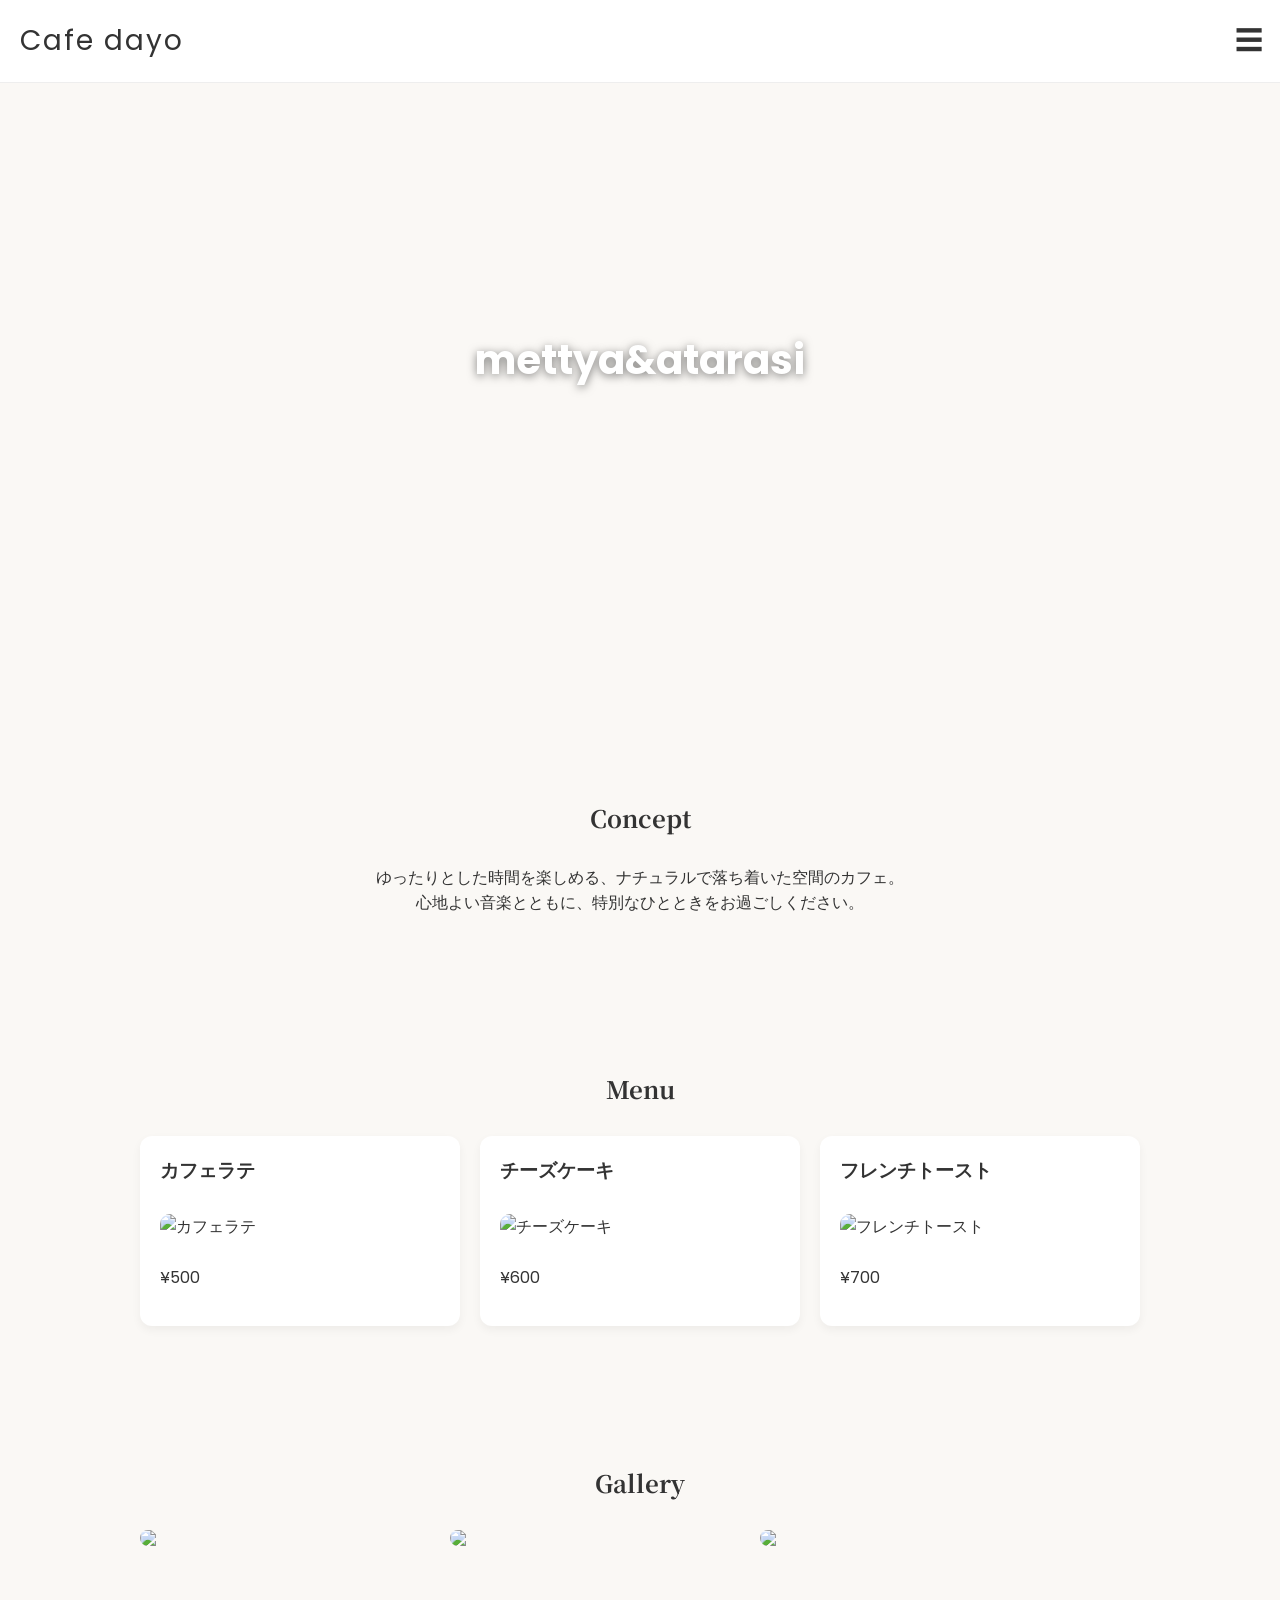
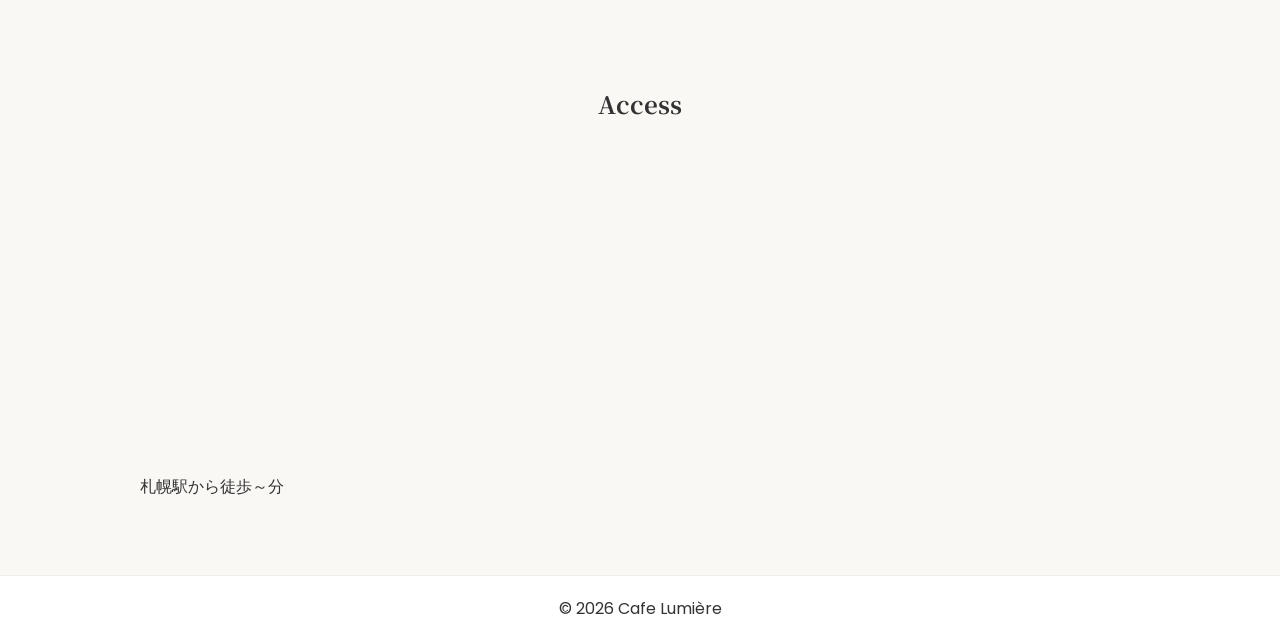
==== index.html @ ad6695e0 "Add files via upload" ====
<!DOCTYPE html>
<html lang="ja">
<head>
  <meta charset="UTF-8">
  <meta name="viewport" content="width=device-width, initial-scale=1.0">
  <title>Cafe dayo</title>

  <!-- Google Fonts -->
  <link href="https://fonts.googleapis.com/css2?family=Noto+Serif+JP&family=Poppins:wght@300;500&display=swap" rel="stylesheet">
<link rel="stylesheet" href="style.css">
</head>

<body>
<header>
 <div class="header-inner">
    <div class="logo">Cafe dayo</div>

    <!-- ハンバーガーボタン -->
    <div class="menu-btn" id="menu-btn">
      ☰
    </div>
  </div>

  <!-- メニュー -->
 <nav class="nav" id="nav">
  <a href="index.html">TOP</a>
  <a href="about.html">店舗について</a>
  <a href="menu.html">メニュー</a>
  <a href="accese.html">アクセス</a>
  <a href="contact.html">お問い合わせ</a>
</nav>
<script>
const btn = document.getElementById("menu-btn");
const nav = document.getElementById("nav");

btn.addEventListener("click", () => {
  nav.classList.toggle("active");
});
</script>
</header>

<div class="hero">
  mettya&atarasi
</div>

<section>
  <h2>Concept</h2>
  <p style="text-align:center;">
    ゆったりとした時間を楽しめる、ナチュラルで落ち着いた空間のカフェ。<br>
    心地よい音楽とともに、特別なひとときをお過ごしください。
  </p>
</section>

<section>
  <h2>Menu</h2>
  <div class="menu">
    <div class="menu-item">
      <h3>カフェラテ</h3>
    <img src="image/caferate.jpeg" alt="カフェラテ">
      <p>¥500</p>
    </div>
    <div class="menu-item">
      <h3>チーズケーキ</h3>
      <img src="image/cheesecake.jpeg" alt="チーズケーキ">
      <p>¥600</p>
    </div>
    <div class="menu-item">
      <h3>フレンチトースト</h3>
      <img src="image/hurentipan.jpeg" alt="フレンチトースト">
      <p>¥700</p>
    </div>
  </div>
</section>

<section>
  <h2>Gallery</h2>
  <div class="gallery">
    <img src="https://images.unsplash.com/photo-1495474472287-4d71bcdd2085">
    <img src="https://images.unsplash.com/photo-1501339847302-ac426a4a7cbb">
    <img src="https://images.unsplash.com/photo-1521017432531-fbd92d768814">
  </div>
</section>

<section>
  <h2>Access</h2>
  <iframe src="https://www.google.com/maps/embed?pb=!1m18!1m12!1m3!1d2914.7055236229776!2d141.34624918885493!3d43.0686606!2m3!1f0!2f0!3f0!3m2!1i1024!2i768!4f13.1!3m3!1m2!1s0x5f0b2974d2c3f903%3A0xa5e2b18cdd4a47a5!2z5pyt5bmM6aeF!5e0!3m2!1sja!2sjp!4v1774946274385!5m2!1sja!2sjp" width="600" height="450" style="border:0;" allowfullscreen="" loading="lazy" referrerpolicy="no-referrer-when-downgrade"></iframe>
<p>札幌駅から徒歩～分</p>
</section>

<footer>
  © 2026 Cafe Lumière
</footer>
<script src="script.js"></script>
</body>
</html>
---- style.css ----
body {
      margin: 0;
      font-family: 'Poppins', sans-serif;
      color: #333;
      background-color: #faf8f5;
    }

    header {
      position: fixed;
      text-align: center;
      padding: 20px;
      font-size: 28px;
      width: 100%;
      letter-spacing: 2px;
      background-color: #fff;
      border-bottom: 1px solid #eee;
    }

    .header-inner {
  display: flex;
  justify-content: space-between;
  align-items: center;
}
.breadcrumb{
     font-size: 14px;
  margin: 20px 0;
  text-align: left;
  margin-bottom: 0px;
  margin-top: 30px;
}

.breadcrumb a {
  text-decoration: none;
  color: #555;
}

.breadcrumb a:hover {
  text-decoration: underline;
}

.breadcrumb span {
  color: #000;
  font-weight: bold;
}

    .hero {
      height: 80vh;
      background: url("image/background.jpeg") center/cover;
      display: flex;
      align-items: center;
      justify-content: center;
      color: white;
      font-size: 40px;
      font-weight: bold;
      text-shadow: 0 2px 10px rgba(0,0,0,0.5);
    }

    section {
      padding: 60px 20px;
      max-width: 1000px;
      margin:auto ;
      
    }
h1{
    text-align: center;
}
    h2 {
      text-align: center;
      margin-bottom: 30px;
      font-family: 'Noto Serif JP', serif;
    }

    .menu {
      display: grid;
      grid-template-columns: repeat(auto-fit, minmax(250px, 1fr));
      gap: 20px;
    }
    .menu-btn {
  position: fixed;
  cursor: pointer;
  top: 20px;
  right: 15px;
}

    .menu-item {
      background: #fff;
      padding: 20px;
      border-radius: 12px;
      box-shadow: 0 4px 10px rgba(0,0,0,0.05);
    }
.menu-item img {
  width: 100%;
  height: 180px;
  object-fit: cover;
  border-radius: 10px;
  margin: 10px 0;
}
    .menu-item h3 {
      margin-top: 0;
    }

    .gallery {
      display: flex;
      gap: 10px;
      overflow-x: auto;
    }

    .gallery img {
      width: 300px;
      border-radius: 10px;
    }

    iframe {
      width: 100%;
      height: 300px;
      border: none;
      border-radius: 10px;
    }

    footer {
      text-align: center;
      padding: 20px;
      background: #fff;
      border-top: 1px solid #eee;
    }

/* メニュー */
.nav {
  display: none;
  flex-direction: column;
  background: white;
  position: absolute;
  font-size: 20px;
  width: 100%;
  left: 0;
  top: 70px;
  text-align: left;
}

.nav a {
  display: block;
  padding: 7px;
  color: #333;
  text-decoration: none;
}
/* 表示用（JSで使う） */
.nav.active {
  display: flex;
}

/*フォーム*/
.contact-form {
  width: 100%;
  max-width: 500px;
  margin: 40px auto;
  padding: 30px;
  background: #fff;
  border-radius: 10px;
  box-shadow: 0 4px 10px rgba(0,0,0,0.1);
  box-sizing: border-box;
}

.contact-form h2 {
  text-align: center;
  margin-bottom: 20px;
}

.contact-form label {
  display: block;
  margin-bottom: 5px;
  font-weight: bold;
}

.contact-form input,
.contact-form textarea {
  width: 100%;
  padding: 10px;
  margin-bottom: 20px;
  border: 1px solid #ccc;
  border-radius: 5px;
  font-size: 14px;
  
}

.contact-form textarea {
  height: 120px;
  resize: none;
}

.contact-form input:focus,
.contact-form textarea:focus {
  border-color: #8b5e3c;
  outline: none;
}

.contact-form button {
  width: 100%;
  padding: 12px;
  background: #8b5e3c;
  color: #fff;
  border: none;
  border-radius: 5px;
  font-size: 16px;
  cursor: pointer;
  transition: 0.3s;
}

.contact-form button:hover {
  background: #6e472e;
}
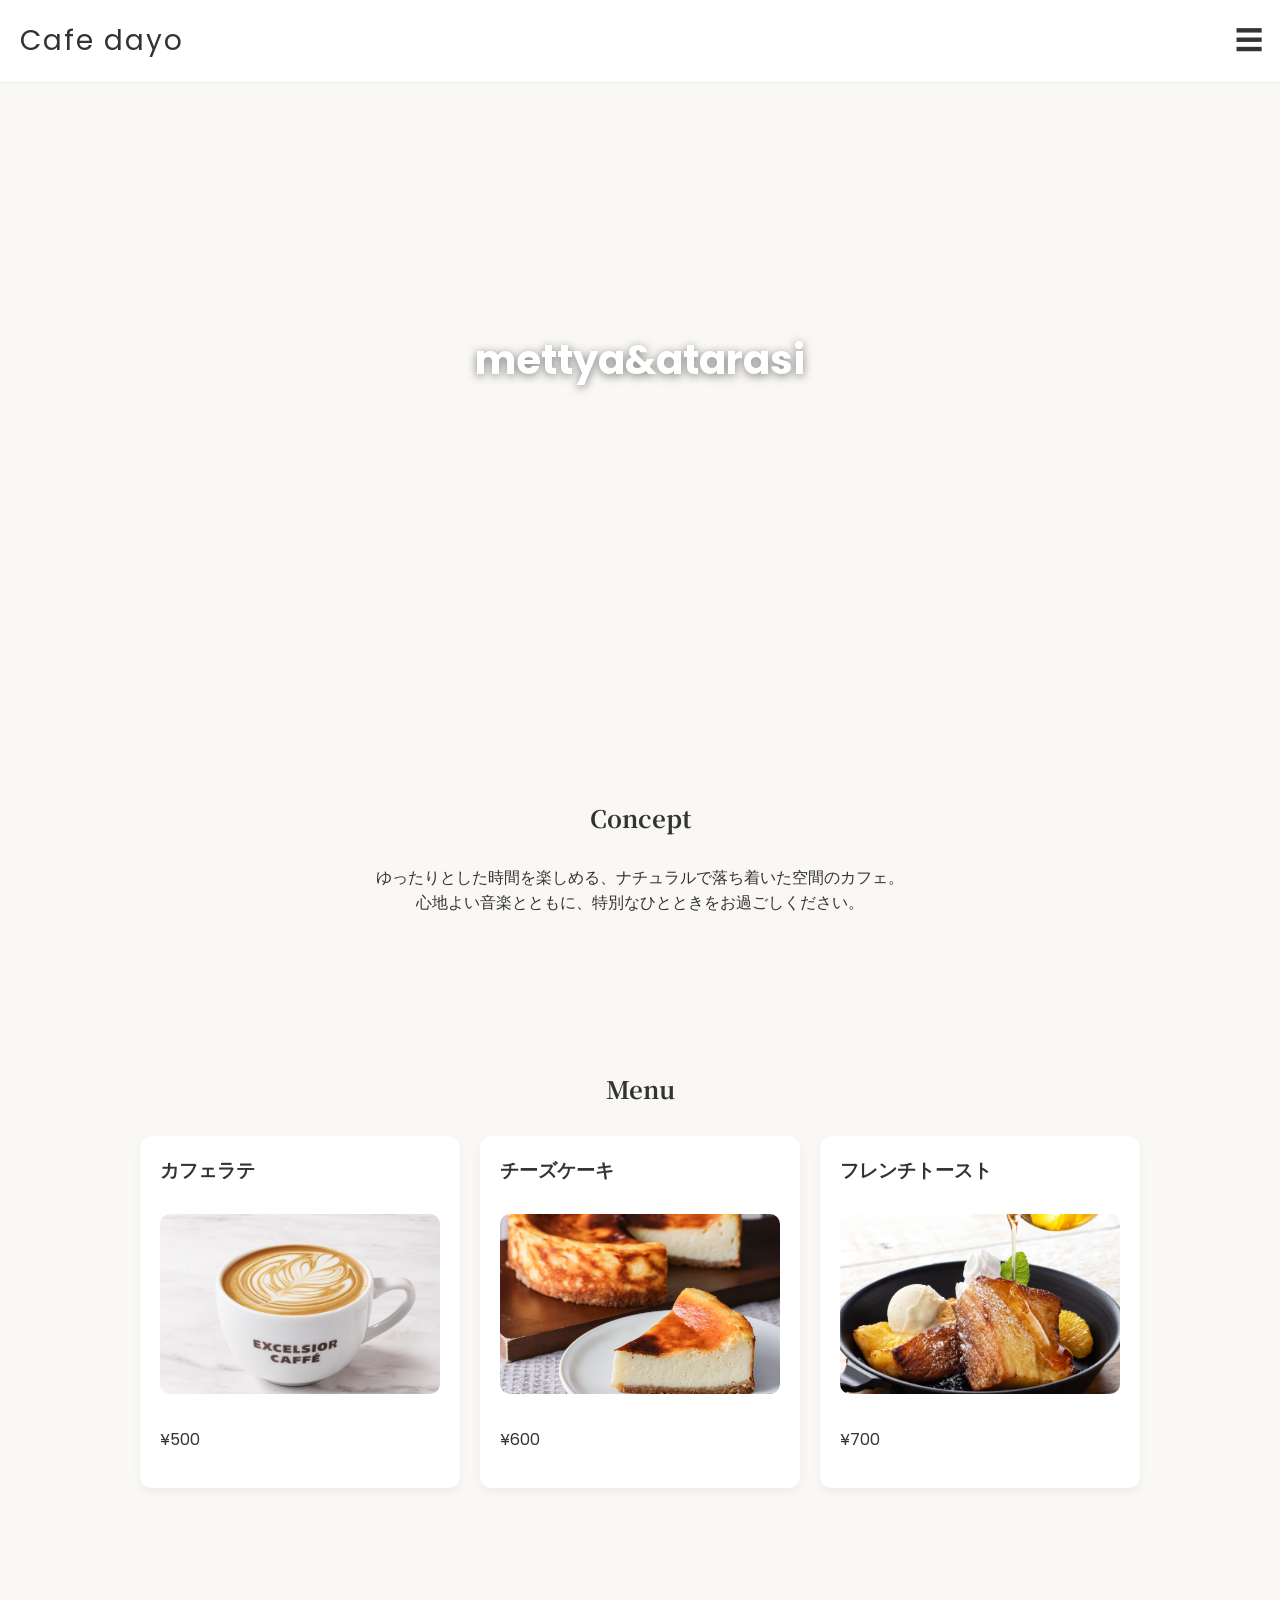
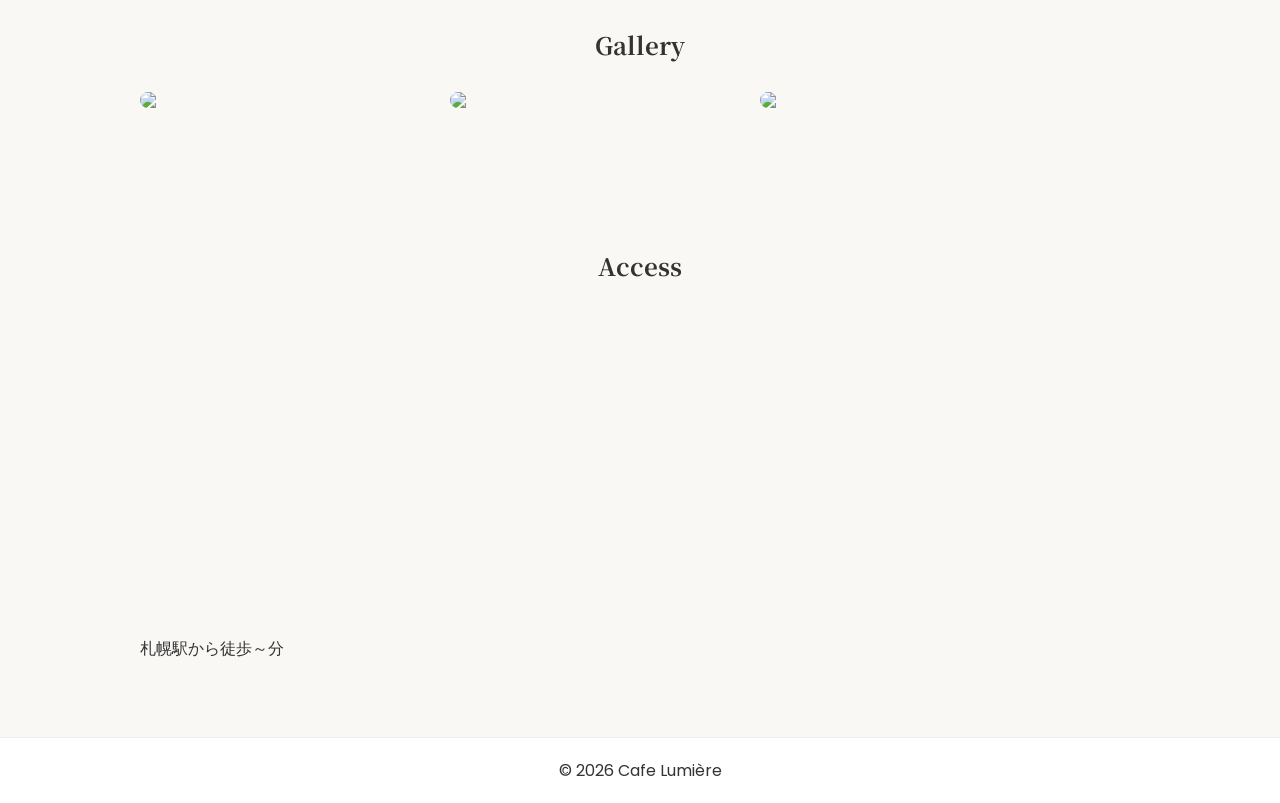
==== commit 8000b807: "Update index.html" ====
--- a/index.html
+++ b/index.html
@@ -56,17 +56,17 @@
   <div class="menu">
     <div class="menu-item">
       <h3>カフェラテ</h3>
-    <img src="image/caferate.jpeg" alt="カフェラテ">
+    <img src="caferate.jpeg" alt="カフェラテ">
       <p>¥500</p>
     </div>
     <div class="menu-item">
       <h3>チーズケーキ</h3>
-      <img src="image/cheesecake.jpeg" alt="チーズケーキ">
+      <img src="cheesecake.jpeg" alt="チーズケーキ">
       <p>¥600</p>
     </div>
     <div class="menu-item">
       <h3>フレンチトースト</h3>
-      <img src="image/hurentipan.jpeg" alt="フレンチトースト">
+      <img src="hurentipan.jpeg" alt="フレンチトースト">
       <p>¥700</p>
     </div>
   </div>
@@ -92,4 +92,4 @@
 </footer>
 <script src="script.js"></script>
 </body>
-</html>+</html>
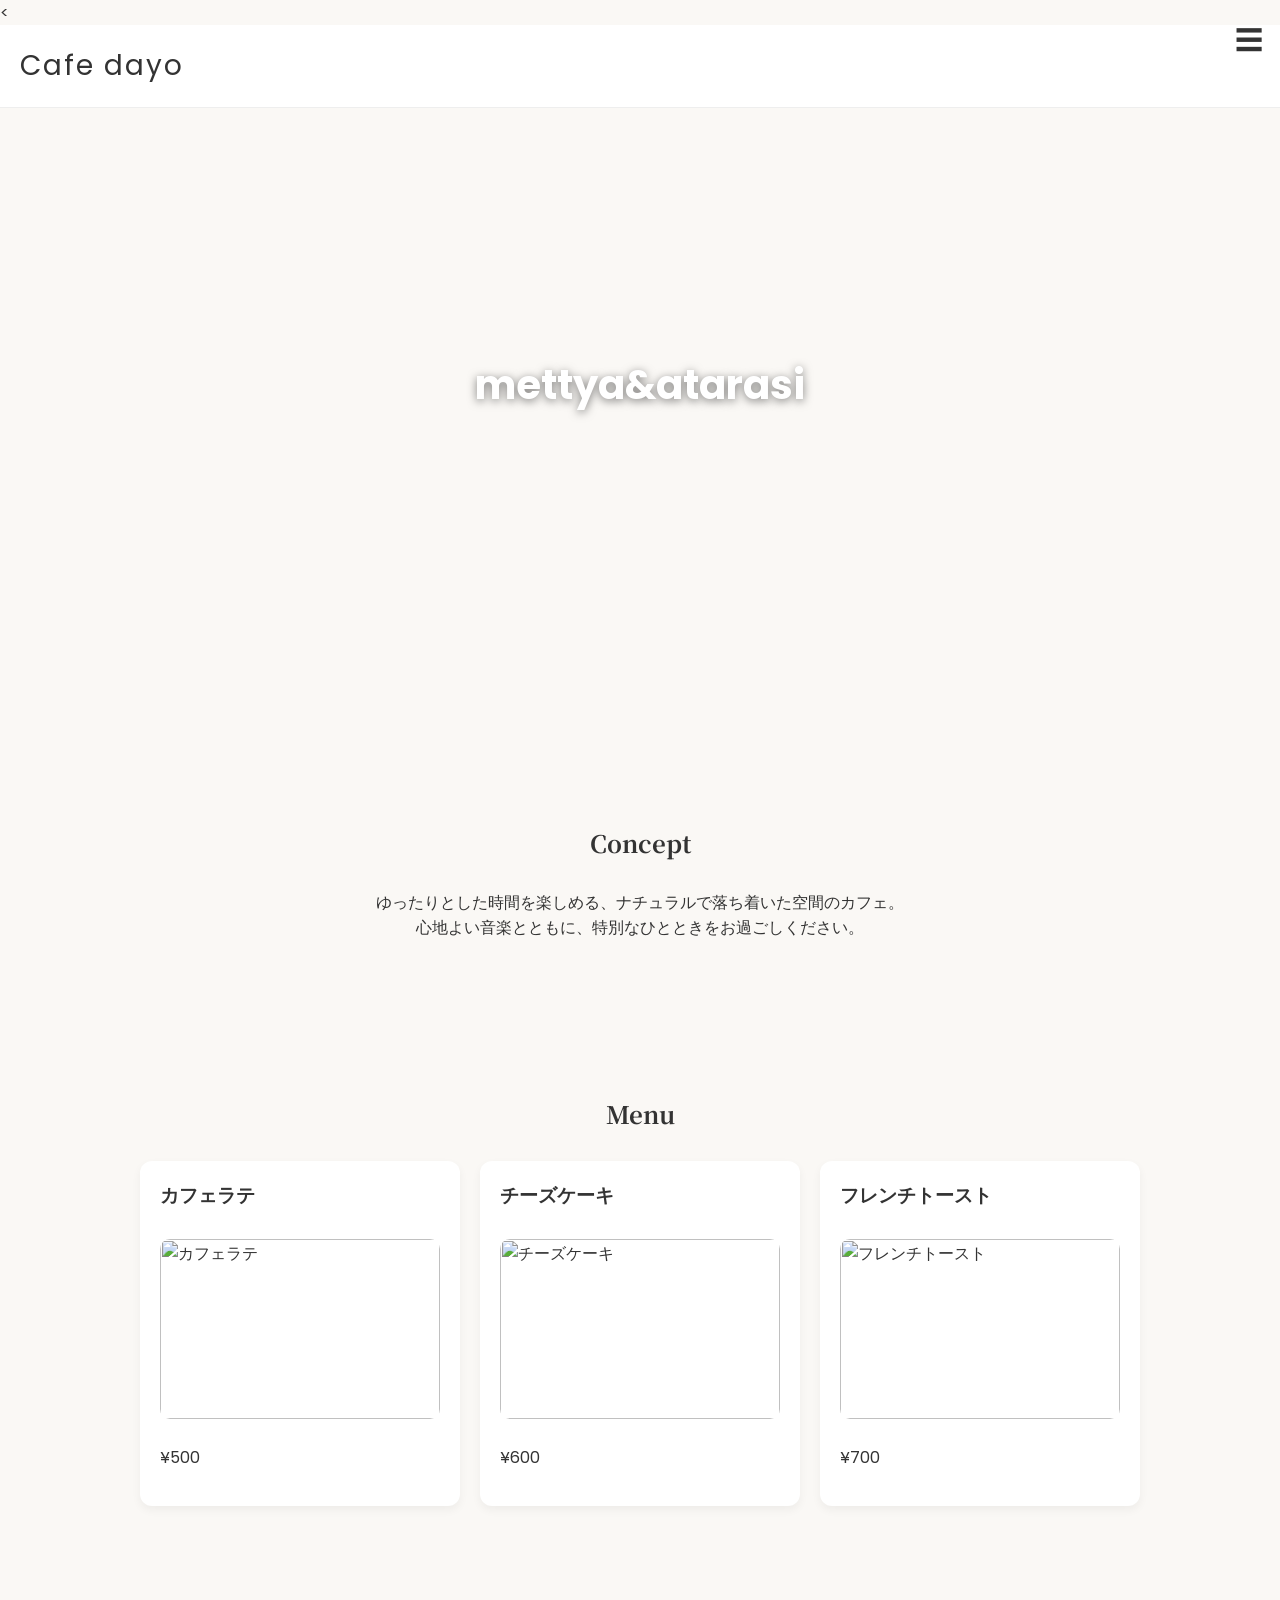
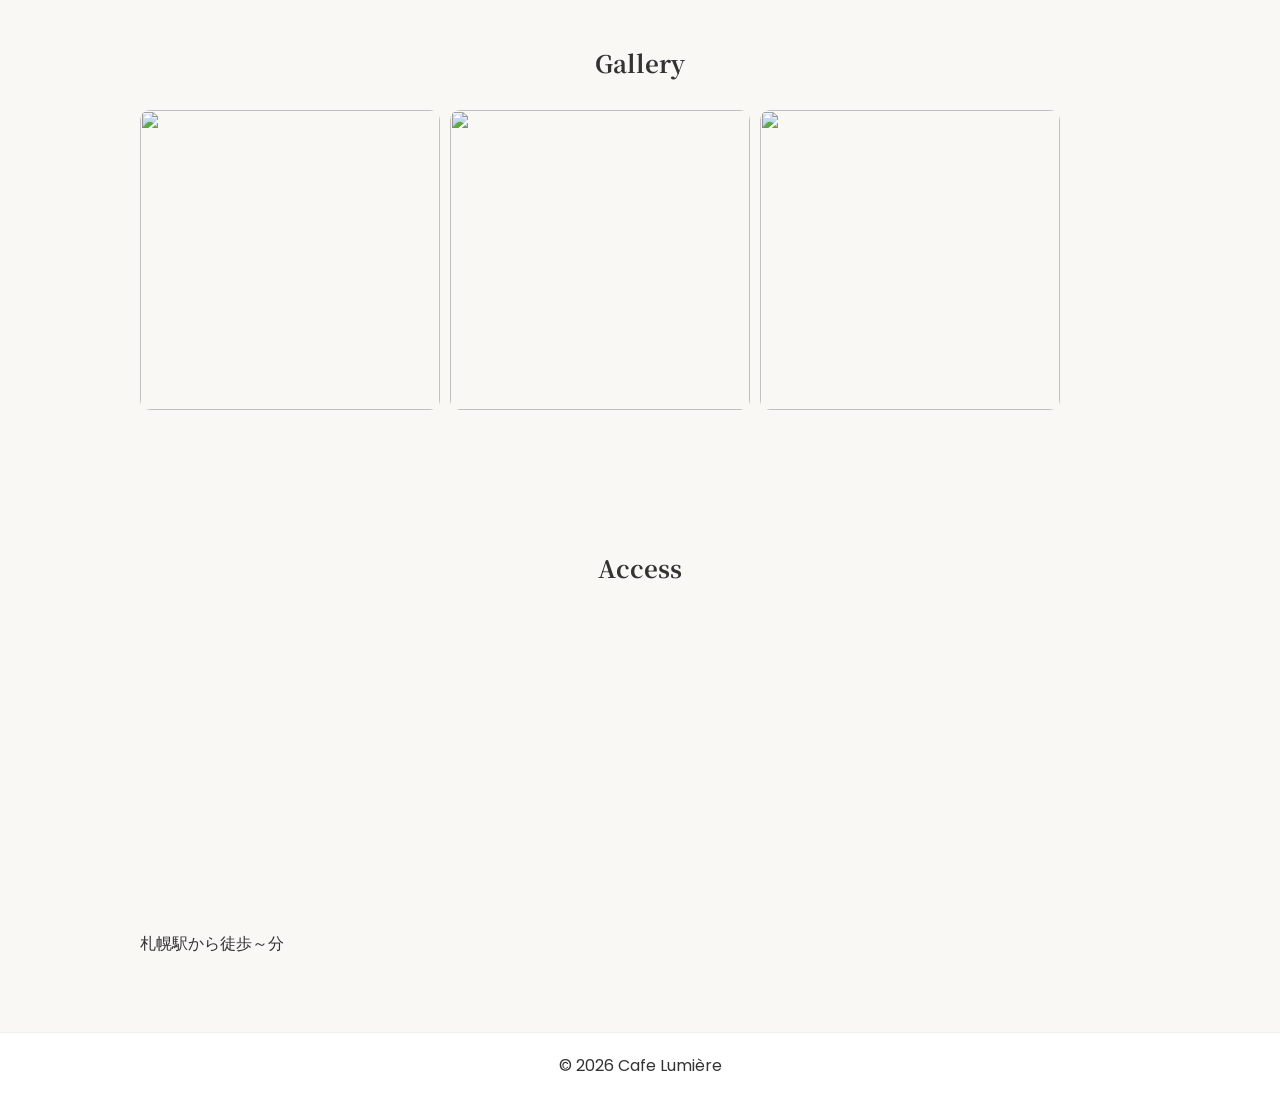
==== commit c39d5784: "Update index.html" ====
--- a/index.html
+++ b/index.html
@@ -1,4 +1,4 @@
-<!DOCTYPE html>
+<<!DOCTYPE html>
 <html lang="ja">
 <head>
   <meta charset="UTF-8">
@@ -56,17 +56,17 @@
   <div class="menu">
     <div class="menu-item">
       <h3>カフェラテ</h3>
-    <img src="caferate.jpeg" alt="カフェラテ">
+    <img src="image/caferate.jpg" alt="カフェラテ">
       <p>¥500</p>
     </div>
     <div class="menu-item">
       <h3>チーズケーキ</h3>
-      <img src="cheesecake.jpeg" alt="チーズケーキ">
+      <img src="image/cheesecake.jpg" alt="チーズケーキ">
       <p>¥600</p>
     </div>
     <div class="menu-item">
       <h3>フレンチトースト</h3>
-      <img src="hurentipan.jpeg" alt="フレンチトースト">
+      <img src="image/hurentipan.jpg" alt="フレンチトースト">
       <p>¥700</p>
     </div>
   </div>
@@ -75,9 +75,9 @@
 <section>
   <h2>Gallery</h2>
   <div class="gallery">
-    <img src="https://images.unsplash.com/photo-1495474472287-4d71bcdd2085">
-    <img src="https://images.unsplash.com/photo-1501339847302-ac426a4a7cbb">
-    <img src="https://images.unsplash.com/photo-1521017432531-fbd92d768814">
+    <img src="image/tennnai1.jpg">
+    <img src="image/tennnai2.jpg">
+    <img src="image/tennnai3.jpg">
   </div>
 </section>
 
--- a/style.css
+++ b/style.css
@@ -45,7 +45,7 @@
 
     .hero {
       height: 80vh;
-      background: url("image/background.jpeg") center/cover;
+      background: url("background.jpeg") center/cover;
       display: flex;
       align-items: center;
       justify-content: center;
@@ -207,4 +207,4 @@
 
 .contact-form button:hover {
   background: #6e472e;
-}+}
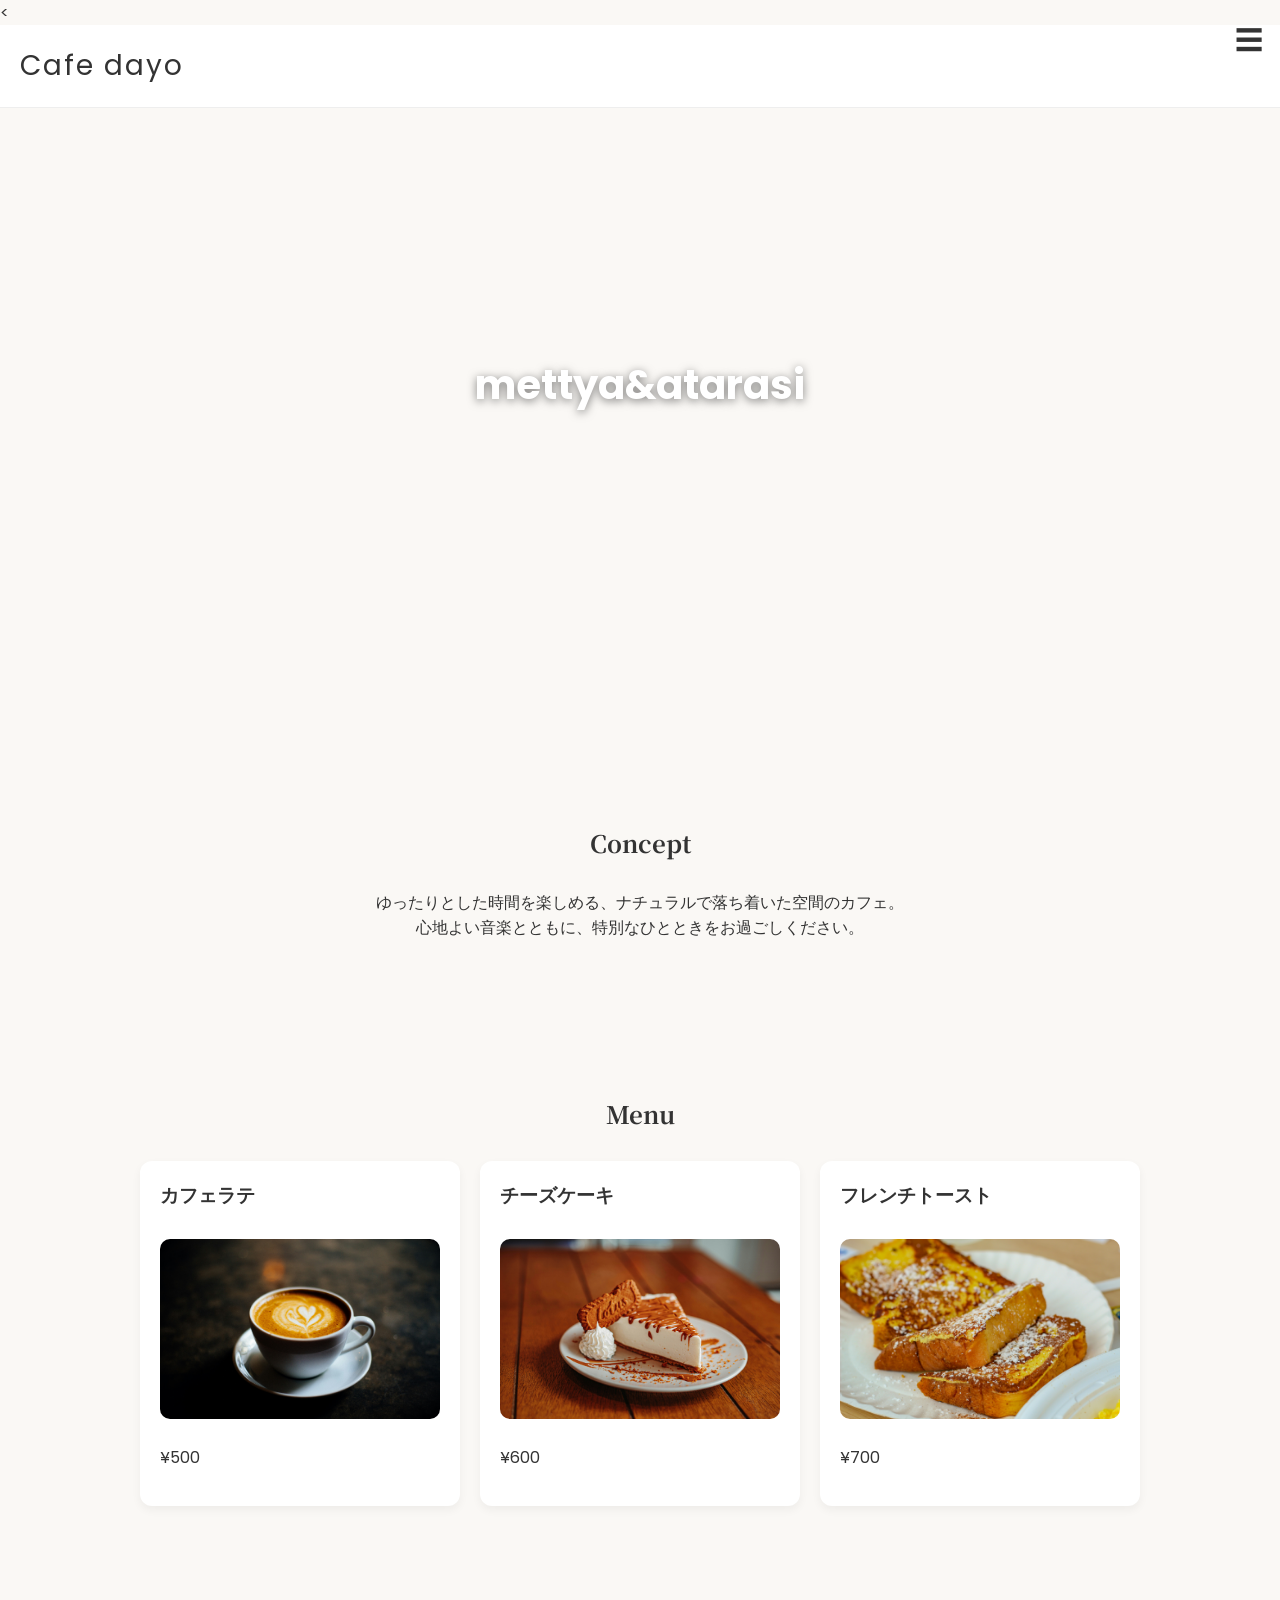
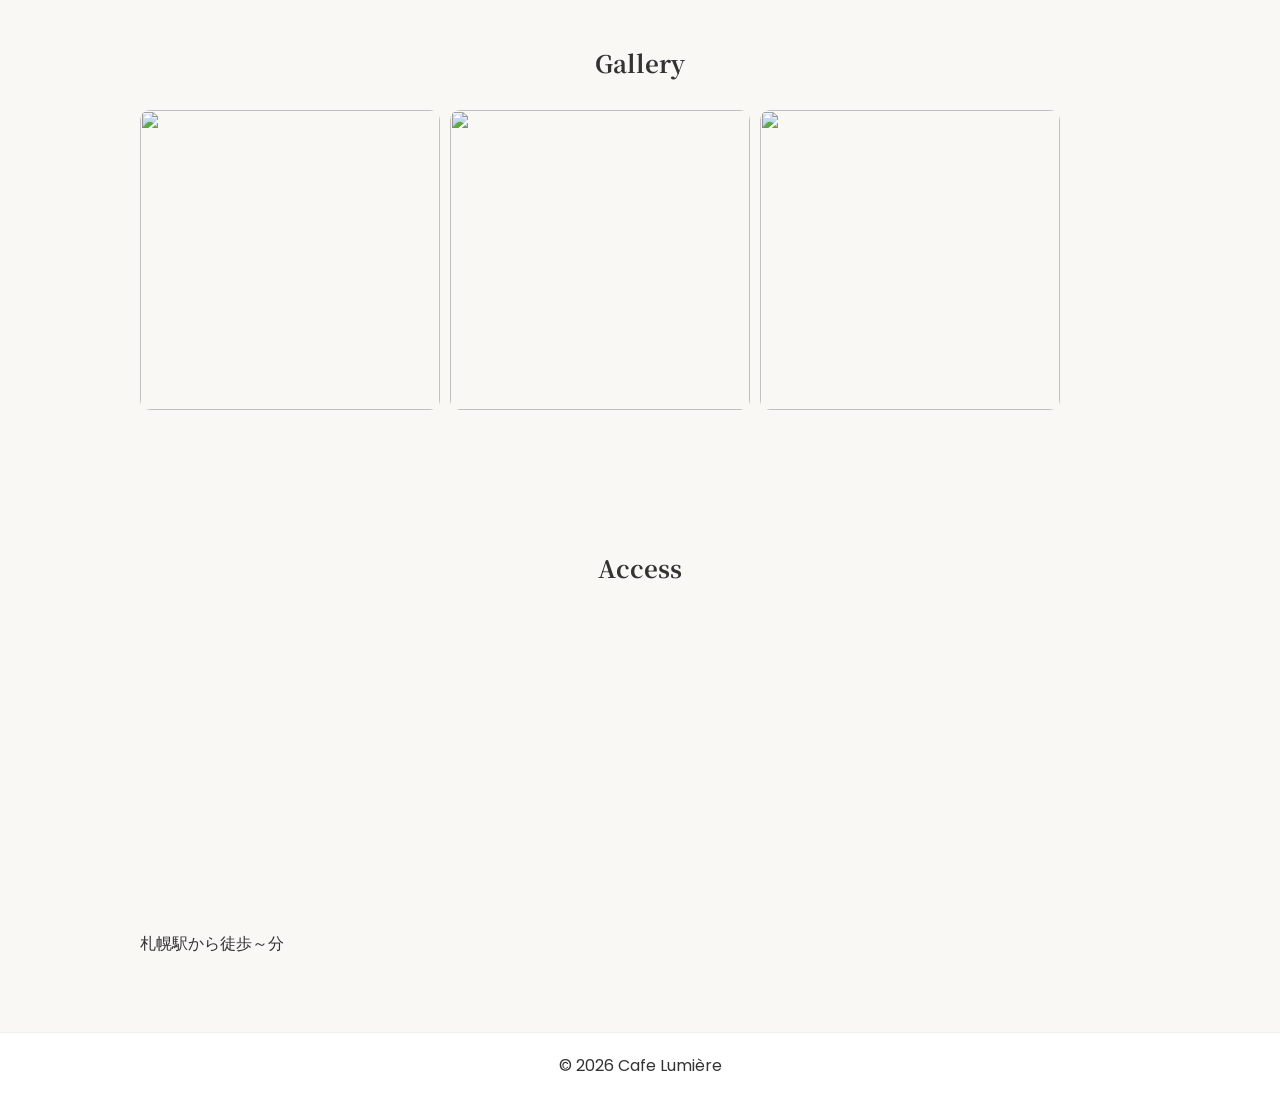
==== commit e305e0a9: "Update index.html" ====
--- a/index.html
+++ b/index.html
@@ -56,17 +56,17 @@
   <div class="menu">
     <div class="menu-item">
       <h3>カフェラテ</h3>
-    <img src="image/caferate.jpg" alt="カフェラテ">
+    <img src="caferate.jpg" alt="カフェラテ">
       <p>¥500</p>
     </div>
     <div class="menu-item">
       <h3>チーズケーキ</h3>
-      <img src="image/cheesecake.jpg" alt="チーズケーキ">
+      <img src="cheesecake.jpg" alt="チーズケーキ">
       <p>¥600</p>
     </div>
     <div class="menu-item">
       <h3>フレンチトースト</h3>
-      <img src="image/hurentipan.jpg" alt="フレンチトースト">
+      <img src="hurentipan.jpg" alt="フレンチトースト">
       <p>¥700</p>
     </div>
   </div>
--- a/style.css
+++ b/style.css
@@ -45,7 +45,7 @@
 
     .hero {
       height: 80vh;
-      background: url("background.jpeg") center/cover;
+      background: url("image/background.jpg") center/cover;
       display: flex;
       align-items: center;
       justify-content: center;
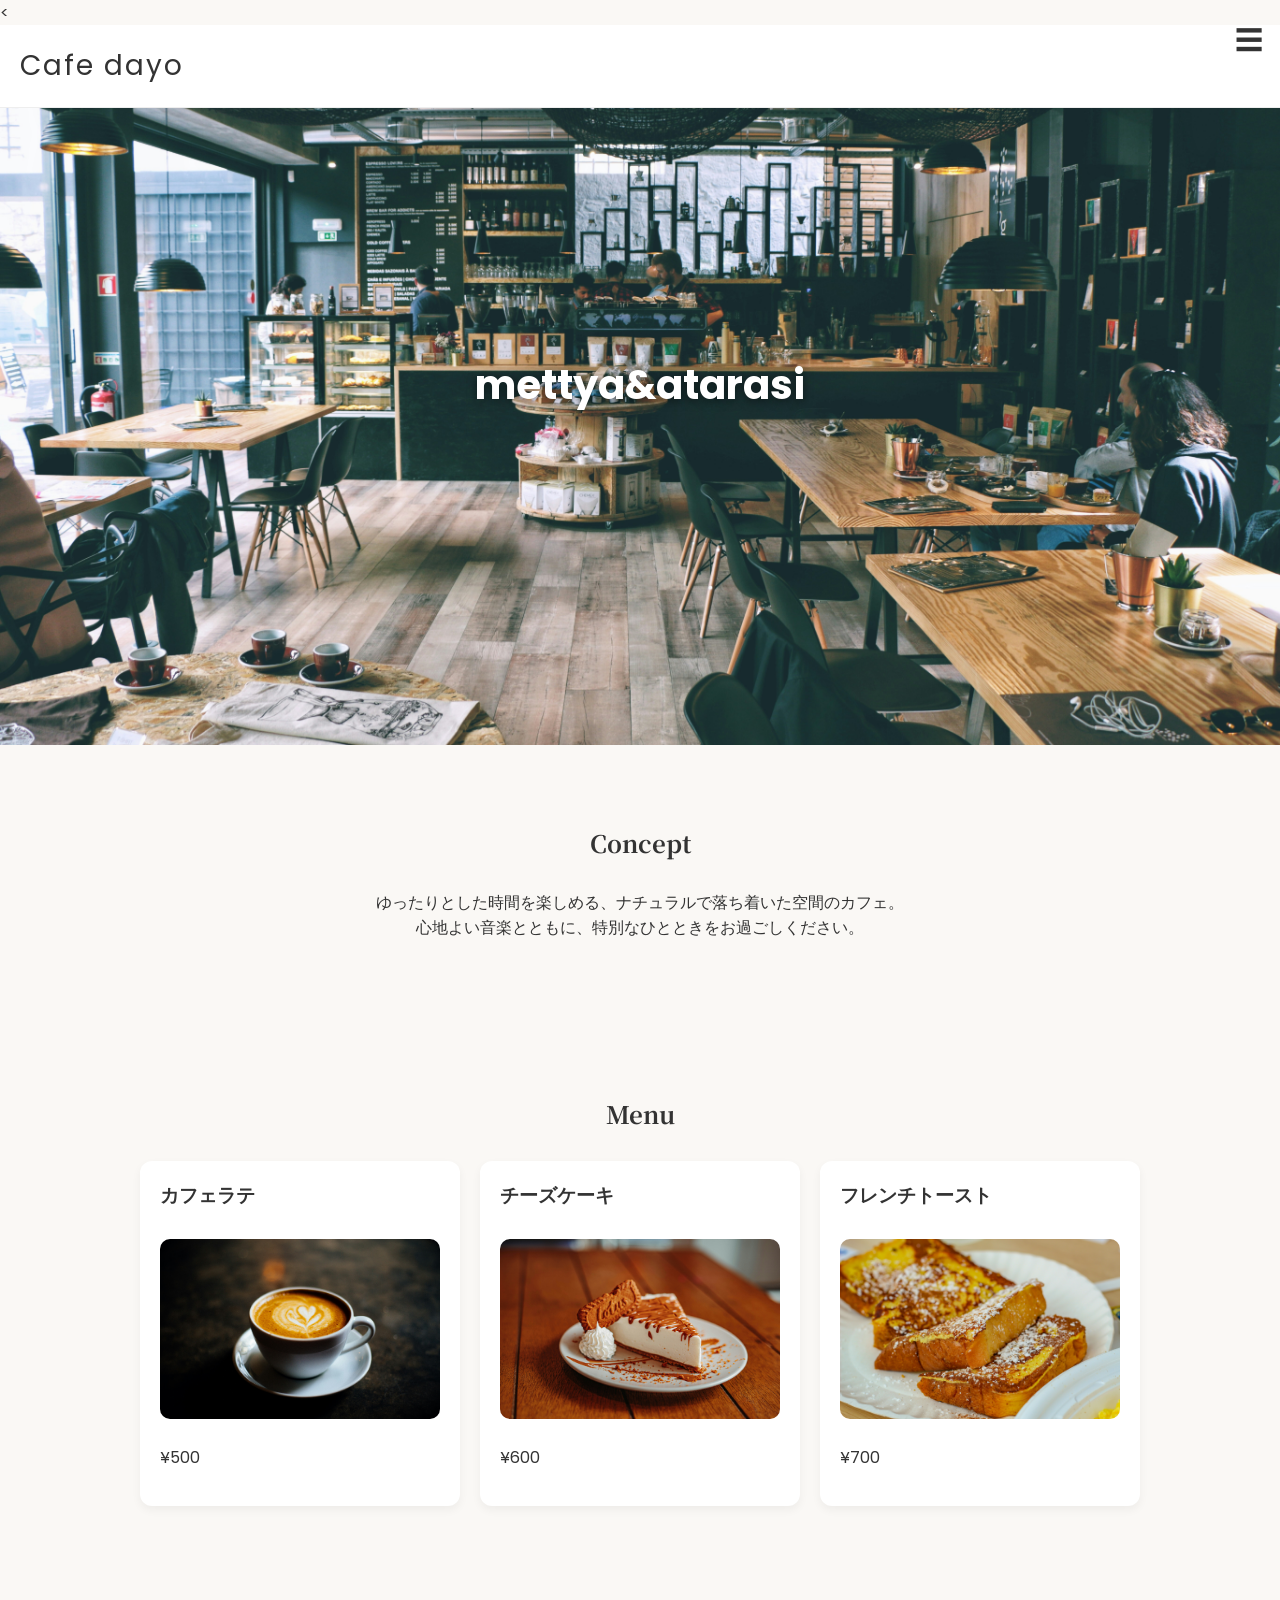
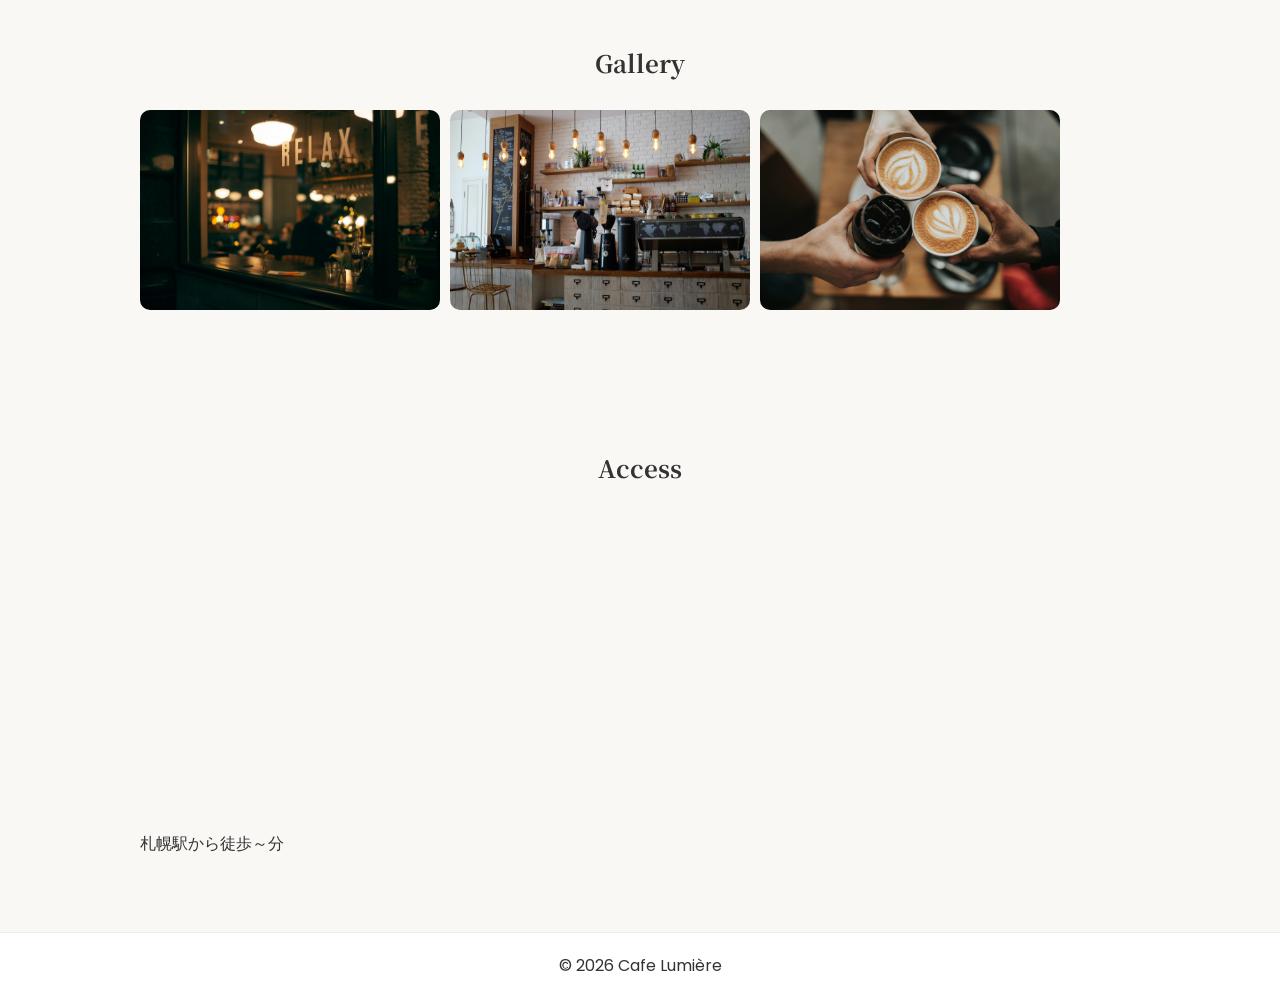
==== commit 03de50d6: "Update index.html" ====
--- a/index.html
+++ b/index.html
@@ -75,9 +75,9 @@
 <section>
   <h2>Gallery</h2>
   <div class="gallery">
-    <img src="image/tennnai1.jpg">
-    <img src="image/tennnai2.jpg">
-    <img src="image/tennnai3.jpg">
+    <img src="tennnai1.jpg">
+    <img src="tennnai2.jpg">
+    <img src="tennnai3.jpg">
   </div>
 </section>
 
--- a/style.css
+++ b/style.css
@@ -45,7 +45,7 @@
 
     .hero {
       height: 80vh;
-      background: url("image/background.jpg") center/cover;
+      background: url("background.jpg") center/cover;
       display: flex;
       align-items: center;
       justify-content: center;
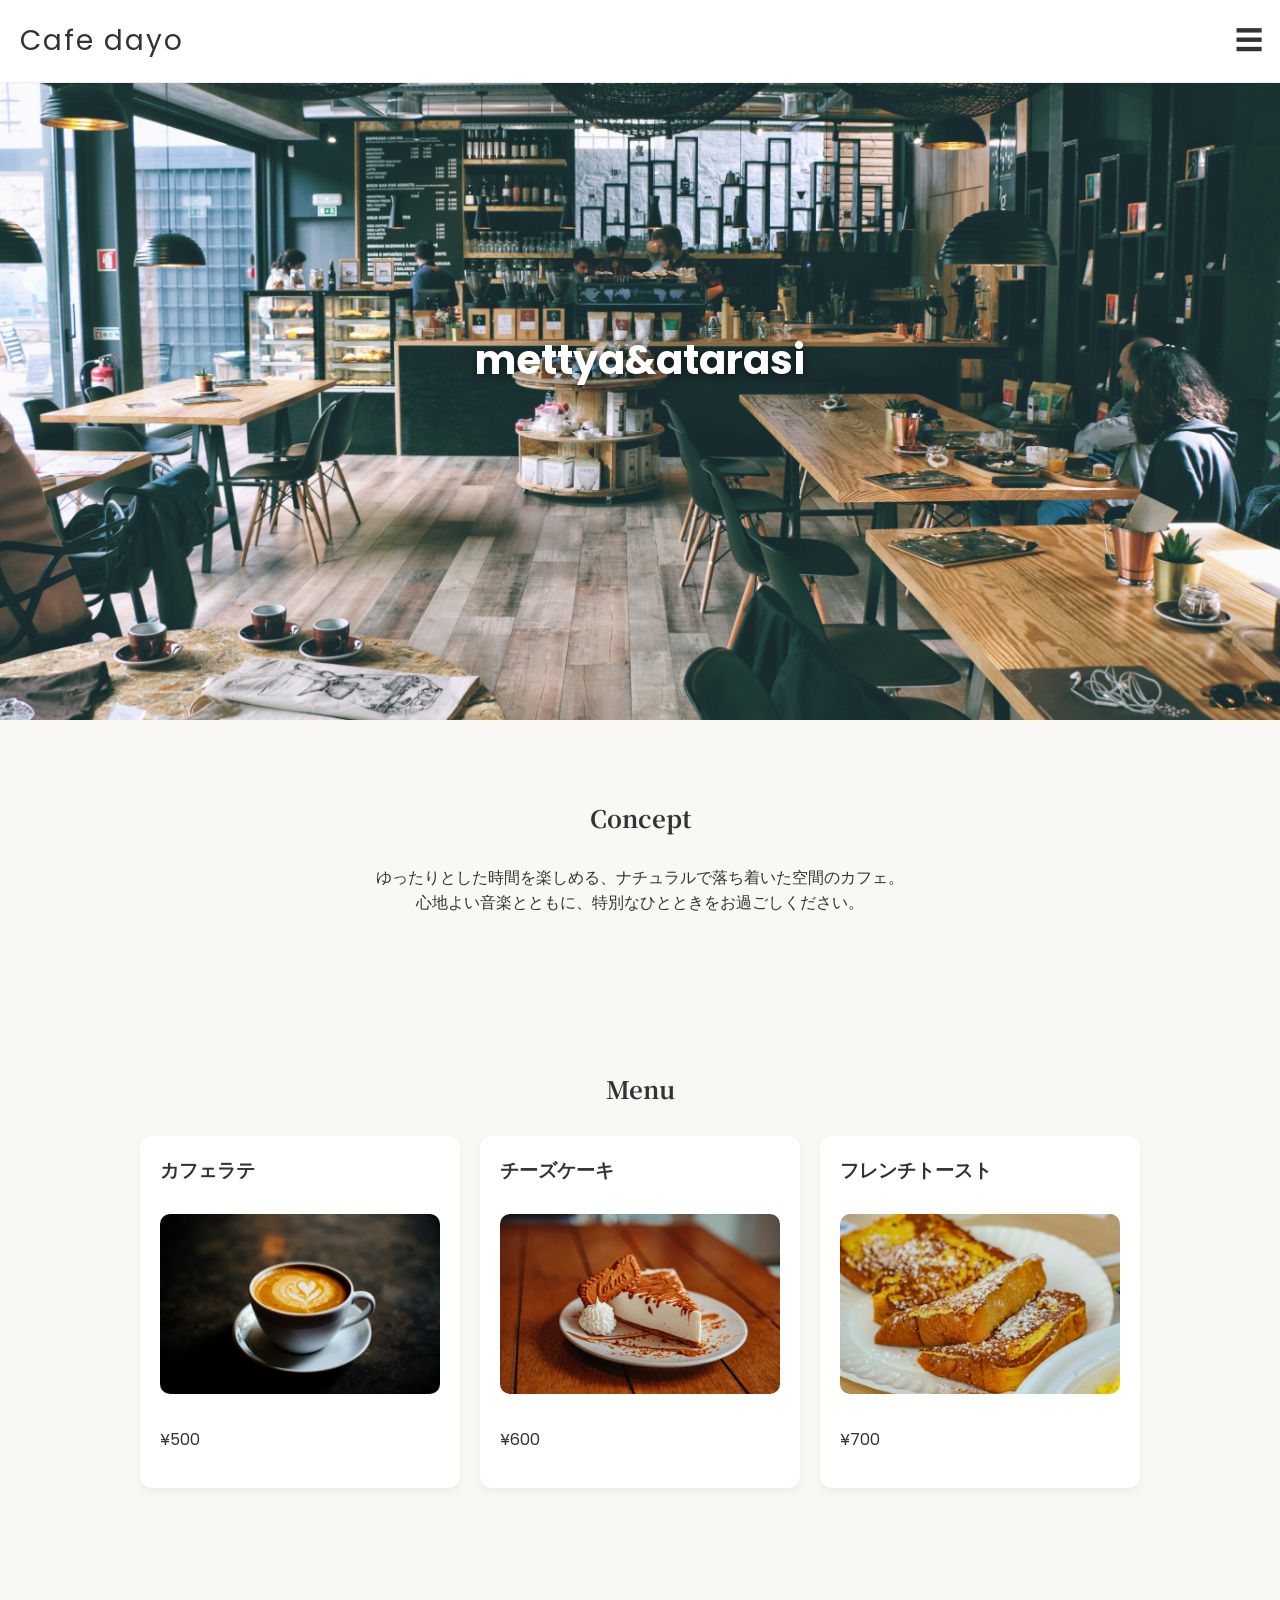
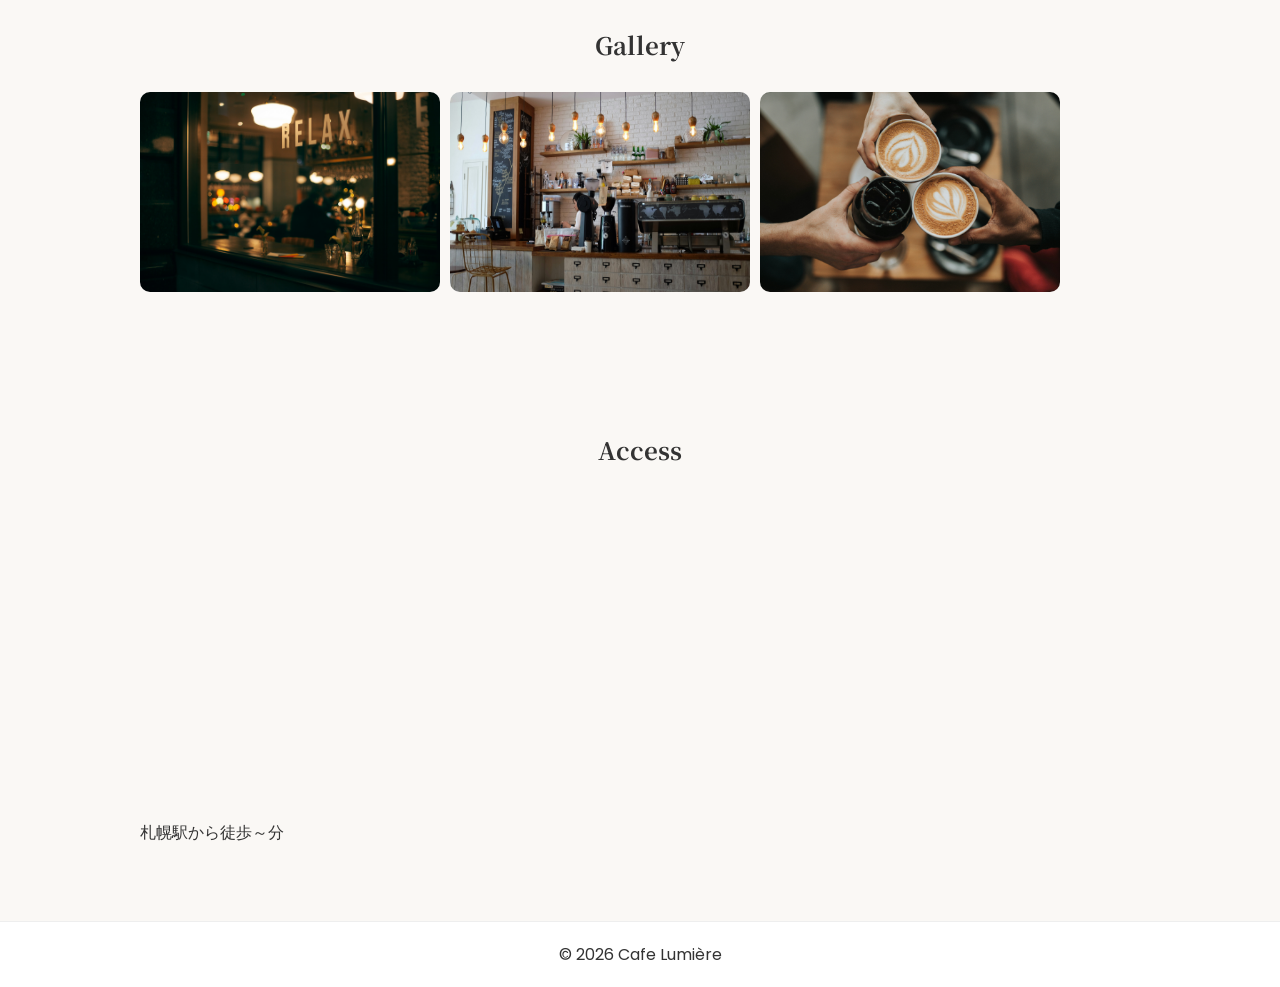
==== commit 30d6b8ff: "Update index.html" ====
--- a/index.html
+++ b/index.html
@@ -1,4 +1,4 @@
-<<!DOCTYPE html>
+<!DOCTYPE html>
 <html lang="ja">
 <head>
   <meta charset="UTF-8">
